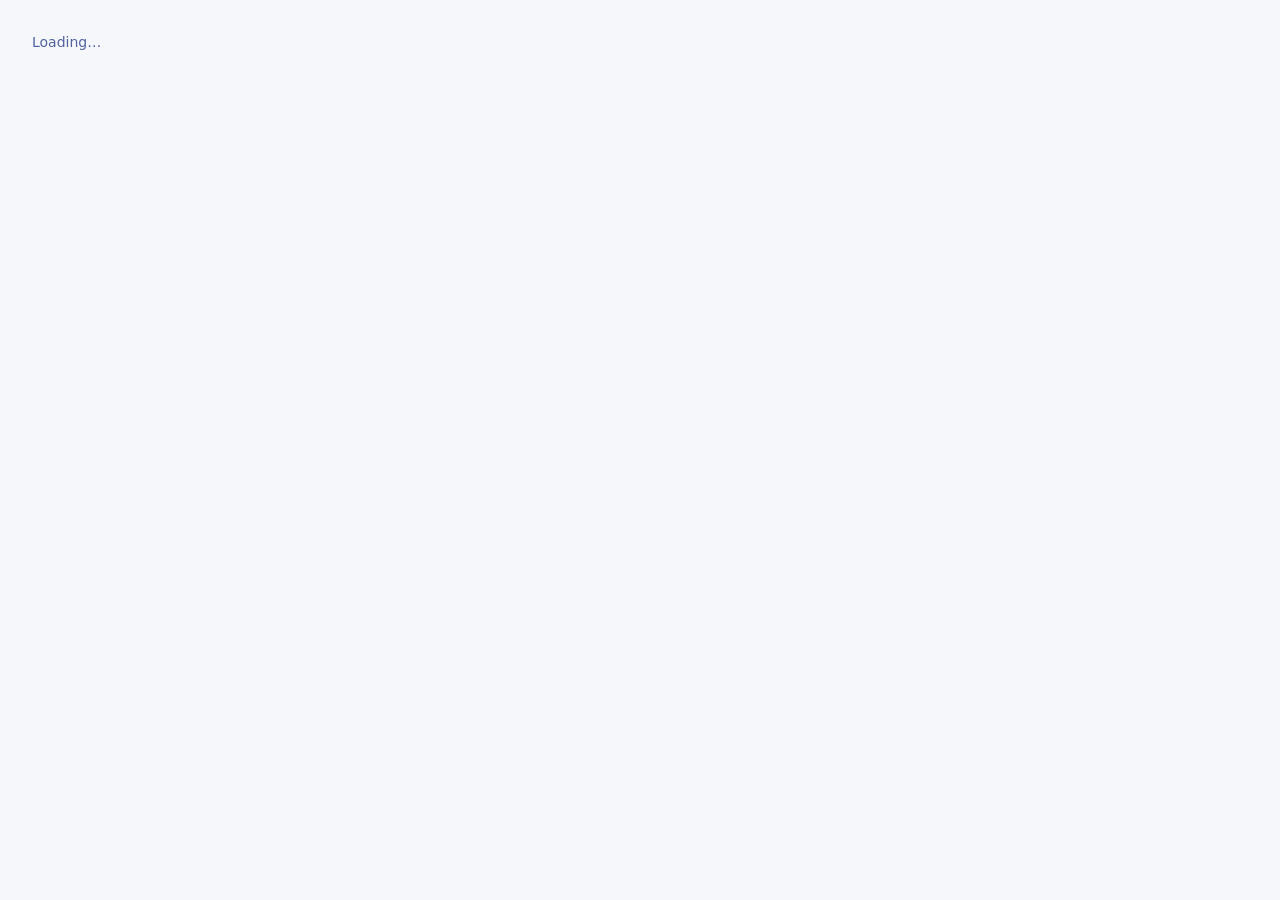
==== Dev/kb_chatbot/webui/index.html @ 44b5ebc4 "feat(v3.0.1-p6): ChatBridge (single QWebChannel bridge) + webui scaffold + tests Co-Authored-By: Cla" ====
<!doctype html>
<html lang="en">
<head>
  <meta charset="utf-8">
  <meta name="viewport" content="width=device-width, initial-scale=1">
  <title>Contoso KB Assistant</title>
  <link rel="stylesheet" href="styles.css">
</head>
<body>
  <div id="app"><div id="boot">Loading&hellip;</div></div>
  <!-- Qt's bundled channel bootstrap (served from the QtWebChannel resource) -->
  <script src="qrc:///qtwebchannel/qwebchannel.js"></script>
  <script src="app.js"></script>
</body>
</html>
---- Dev/kb_chatbot/webui/styles.css ----
/* Contoso KB Assistant - base styles. Real Anthropic-inspired layout lands in
   Task 3 via the frontend-design skill. This is the scaffold reset only. */
* { box-sizing: border-box; }
html, body { margin: 0; height: 100%; }
body {
  font: 14px/1.5 "Segoe UI", system-ui, -apple-system, sans-serif;
  color: #1f2430;
  background: #f6f7fb;
}
#boot { padding: 2rem; color: #51639e; }
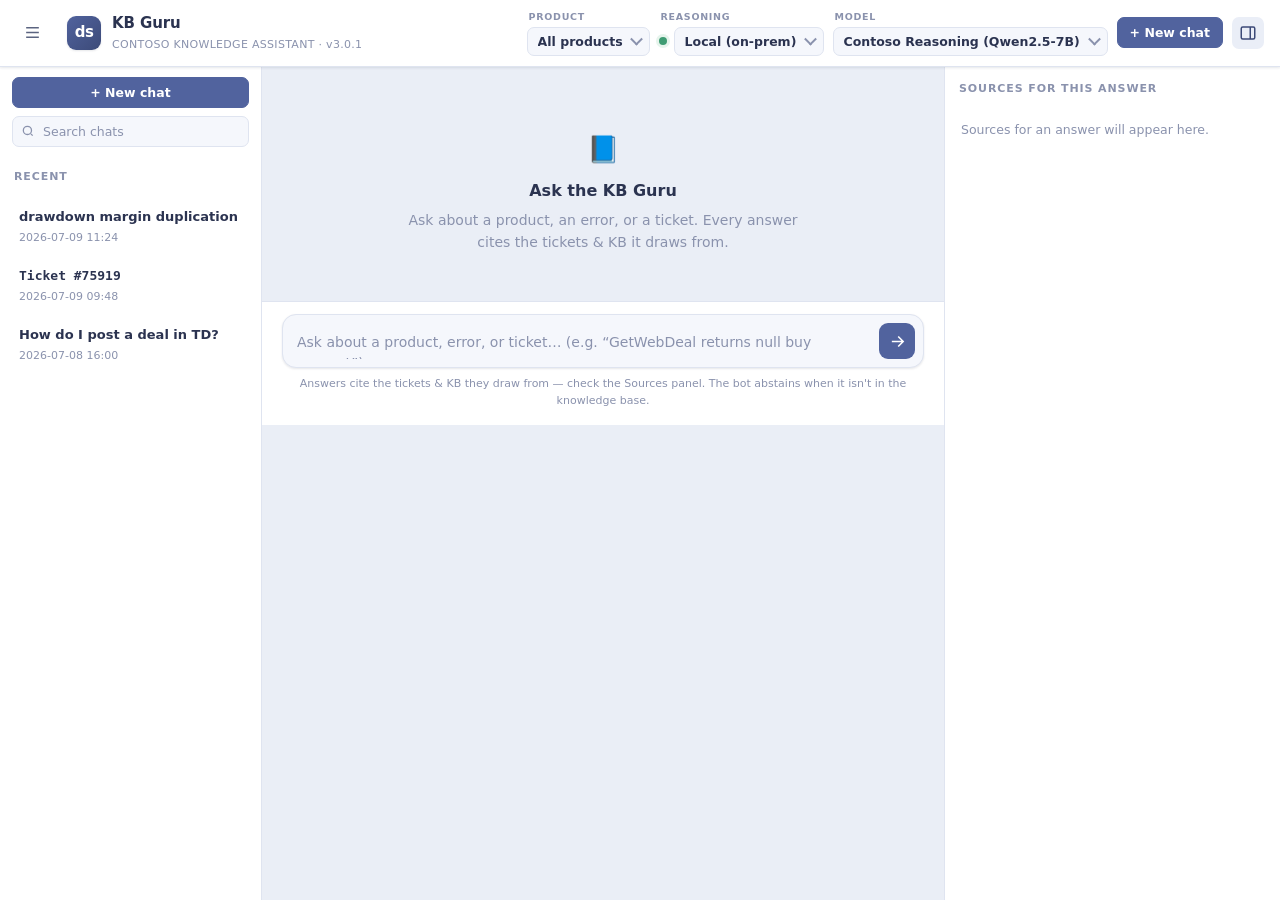
==== commit d82f1bd9: "feat(v3.0.1-p6): real web UI (index/styles/app) wired to ChatBridge + vendored marked/DOMPurify Port" ====
--- a/Dev/kb_chatbot/webui/index.html
+++ b/Dev/kb_chatbot/webui/index.html
@@ -3,13 +3,80 @@
 <head>
   <meta charset="utf-8">
   <meta name="viewport" content="width=device-width, initial-scale=1">
-  <title>Contoso KB Assistant</title>
+  <title>Contoso KB Guru</title>
   <link rel="stylesheet" href="styles.css">
 </head>
 <body>
-  <div id="app"><div id="boot">Loading&hellip;</div></div>
-  <!-- Qt's bundled channel bootstrap (served from the QtWebChannel resource) -->
+  <div class="app">
+    <header class="topbar">
+      <button class="icon-btn nav-toggle" id="navToggle" title="Show or hide chats" aria-label="Toggle chat history">
+        <svg width="19" height="19" viewBox="0 0 24 24" fill="none" stroke="currentColor" stroke-width="2"><path d="M4 6h16M4 12h16M4 18h16"/></svg>
+      </button>
+      <div class="brand">
+        <div class="mark"><span>ds</span></div>
+        <div><h1>KB Guru</h1><div class="sub">CONTOSO KNOWLEDGE ASSISTANT · v3.0.1</div></div>
+      </div>
+      <div class="grow"></div>
+      <div class="ctrls">
+        <div class="field hide-sm">
+          <label for="product">Product</label>
+          <div class="select"><select id="product"></select></div>
+        </div>
+        <div class="field">
+          <label for="provider">Reasoning</label>
+          <div class="prov"><span class="dot" id="provdot" title="Ready"></span>
+            <div class="select"><select id="provider"></select></div>
+          </div>
+        </div>
+        <div class="field hide-sm">
+          <label for="model">Model</label>
+          <div class="select"><select id="model"></select></div>
+        </div>
+        <button class="btn primary" id="newtop" title="Start a new chat">+ New chat</button>
+        <button class="icon-btn src-toggle on" id="srcToggle" title="Show or hide sources" aria-label="Toggle sources panel">
+          <svg width="18" height="18" viewBox="0 0 24 24" fill="none" stroke="currentColor" stroke-width="2"><rect x="3" y="4" width="18" height="16" rx="2"/><path d="M15 4v16"/></svg>
+        </button>
+      </div>
+    </header>
+
+    <div class="body" id="body">
+      <aside class="col history">
+        <button class="btn primary newchat" id="newchat">+ New chat</button>
+        <div class="search">
+          <svg width="14" height="14" viewBox="0 0 24 24" fill="none" stroke="currentColor" stroke-width="2.2"><circle cx="11" cy="11" r="7"/><path d="m20 20-3-3"/></svg>
+          <input placeholder="Search chats" id="chatsearch" aria-label="Search chats"/>
+        </div>
+        <div class="col-head"><h2>Recent</h2></div>
+        <div class="chats" id="chats"></div>
+      </aside>
+
+      <main class="col chat-col">
+        <div class="thread" id="thread"></div>
+        <div class="composer">
+          <div class="composer-inner">
+            <textarea id="input" rows="1" placeholder="Ask about a product, error, or ticket… (e.g. “GetWebDeal returns null buy amount”)"></textarea>
+            <button class="send" id="send" title="Send" aria-label="Send">
+              <svg width="17" height="17" viewBox="0 0 24 24" fill="none" stroke="currentColor" stroke-width="2.2"><path d="M4 12h15m-6-7 7 7-7 7"/></svg>
+            </button>
+          </div>
+          <div class="hint">Answers cite the tickets &amp; KB they draw from — check the Sources panel. The bot abstains when it isn't in the knowledge base.</div>
+        </div>
+      </main>
+
+      <aside class="col sources">
+        <div class="col-head"><h2>Sources for this answer</h2><span id="srccount" style="font-size:11px;color:var(--ink-faint)"></span></div>
+        <div class="src-list" id="srclist"><div class="src-empty">Sources for an answer will appear here.</div></div>
+        <details class="hood" id="hood" style="display:none">
+          <summary>Under the hood <svg class="chev" width="12" height="12" viewBox="0 0 24 24" fill="none" stroke="currentColor" stroke-width="2.6"><path d="m9 6 6 6-6 6"/></svg></summary>
+          <dl class="kv" id="hoodkv"></dl>
+        </details>
+      </aside>
+    </div>
+  </div>
+
   <script src="qrc:///qtwebchannel/qwebchannel.js"></script>
+  <script src="vendor/marked.min.js"></script>
+  <script src="vendor/purify.min.js"></script>
   <script src="app.js"></script>
 </body>
 </html>
--- a/Dev/kb_chatbot/webui/styles.css
+++ b/Dev/kb_chatbot/webui/styles.css
@@ -1,10 +1,237 @@
-/* Contoso KB Assistant - base styles. Real Anthropic-inspired layout lands in
-   Task 3 via the frontend-design skill. This is the scaffold reset only. */
-* { box-sizing: border-box; }
-html, body { margin: 0; height: 100%; }
-body {
-  font: 14px/1.5 "Segoe UI", system-ui, -apple-system, sans-serif;
-  color: #1f2430;
-  background: #f6f7fb;
-}
-#boot { padding: 2rem; color: #51639e; }
+/* Contoso KB Guru - v3.0.1 web UI. Ported from the approved design preview.
+   UI/tool treatment: brand-driven, information-dense, one signature (the Sources
+   rail). Tokens drive both themes. */
+:root{
+  --ink:#2b3350; --ink-soft:#5b6480; --ink-faint:#8a92ad;
+  --brand:#51639e; --brand-strong:#3c4a78; --brand-wash:#eaeef7;
+  --warm:#d98a54; --warm-wash:#fbeee1;
+  --bg:#eaeef6; --panel:#ffffff; --panel-2:#f5f7fc; --panel-3:#eef1f8;
+  --line:#dfe4f0; --line-soft:#ebeef6;
+  --good:#3f9c73; --good-wash:#e6f4ec;
+  --warn:#c07636; --warn-wash:#f8ecdf;
+  --user-bubble:#51639e; --user-ink:#ffffff;
+  --mono:"Cascadia Code","Consolas",ui-monospace,monospace;
+  --ui:"Segoe UI",system-ui,-apple-system,"Helvetica Neue",sans-serif;
+  --shadow-sm:0 1px 2px rgba(29,38,66,.06),0 1px 3px rgba(29,38,66,.05);
+  --shadow-md:0 4px 16px rgba(29,38,66,.10);
+  --r:10px; --r-sm:7px; --r-lg:14px;
+}
+@media (prefers-color-scheme:dark){
+  :root{
+    --ink:#e8ebf5; --ink-soft:#a6adc6; --ink-faint:#7b83a0;
+    --brand:#8ea0d8; --brand-strong:#aab8e8; --brand-wash:#212843;
+    --warm:#e2a173; --warm-wash:#2c2418;
+    --bg:#0e1220; --panel:#161a29; --panel-2:#1b2032; --panel-3:#20263b;
+    --line:#2a3048; --line-soft:#222842;
+    --good:#5cc596; --good-wash:#15301f; --warn:#d8965c; --warn-wash:#2f2415;
+    --user-bubble:#3f4f86; --user-ink:#eef1fb;
+    --shadow-sm:0 1px 2px rgba(0,0,0,.3); --shadow-md:0 6px 22px rgba(0,0,0,.45);
+  }
+}
+:root[data-theme="light"]{
+  --ink:#2b3350; --ink-soft:#5b6480; --ink-faint:#8a92ad;
+  --brand:#51639e; --brand-strong:#3c4a78; --brand-wash:#eaeef7;
+  --warm:#d98a54; --warm-wash:#fbeee1;
+  --bg:#eaeef6; --panel:#ffffff; --panel-2:#f5f7fc; --panel-3:#eef1f8;
+  --line:#dfe4f0; --line-soft:#ebeef6;
+  --good:#3f9c73; --good-wash:#e6f4ec; --warn:#c07636; --warn-wash:#f8ecdf;
+  --user-bubble:#51639e; --user-ink:#ffffff;
+  --shadow-sm:0 1px 2px rgba(29,38,66,.06),0 1px 3px rgba(29,38,66,.05);
+  --shadow-md:0 4px 16px rgba(29,38,66,.10);
+}
+:root[data-theme="dark"]{
+  --ink:#e8ebf5; --ink-soft:#a6adc6; --ink-faint:#7b83a0;
+  --brand:#8ea0d8; --brand-strong:#aab8e8; --brand-wash:#212843;
+  --warm:#e2a173; --warm-wash:#2c2418;
+  --bg:#0e1220; --panel:#161a29; --panel-2:#1b2032; --panel-3:#20263b;
+  --line:#2a3048; --line-soft:#222842;
+  --good:#5cc596; --good-wash:#15301f; --warn:#d8965c; --warn-wash:#2f2415;
+  --user-bubble:#3f4f86; --user-ink:#eef1fb;
+  --shadow-sm:0 1px 2px rgba(0,0,0,.3); --shadow-md:0 6px 22px rgba(0,0,0,.45);
+}
+
+*{box-sizing:border-box;}
+html,body{margin:0;height:100%;}
+body{background:var(--bg);color:var(--ink);font-family:var(--ui);font-size:14px;line-height:1.55;
+     -webkit-font-smoothing:antialiased;}
+button{font-family:inherit;cursor:pointer;}
+::selection{background:color-mix(in srgb,var(--brand) 30%,transparent);}
+
+.app{display:grid;grid-template-rows:auto 1fr;height:100vh;height:100dvh;}
+.topbar{display:flex;align-items:center;gap:16px;padding:10px 16px;background:var(--panel);
+  border-bottom:1px solid var(--line);box-shadow:var(--shadow-sm);z-index:5;}
+.brand{display:flex;align-items:center;gap:11px;min-width:max-content;}
+.brand .mark{width:34px;height:34px;border-radius:9px;background:
+   linear-gradient(135deg,var(--brand),var(--brand-strong));display:grid;place-items:center;
+   color:#fff;font-weight:800;letter-spacing:-.5px;font-size:15px;box-shadow:var(--shadow-sm);}
+.brand h1{font-size:15px;margin:0;font-weight:700;letter-spacing:-.1px;}
+.brand .sub{font-size:11px;color:var(--ink-faint);margin-top:1px;letter-spacing:.3px;}
+.grow{flex:1;}
+
+.ctrls{display:flex;align-items:center;gap:9px;}
+.field{display:flex;flex-direction:column;gap:2px;}
+.field label{font-size:9.5px;text-transform:uppercase;letter-spacing:.7px;color:var(--ink-faint);
+  padding-left:2px;font-weight:600;}
+.select{position:relative;}
+.select select{appearance:none;font-family:inherit;font-size:12.5px;color:var(--ink);
+  background:var(--panel-2);border:1px solid var(--line);border-radius:var(--r-sm);
+  padding:6px 26px 6px 10px;font-weight:600;min-width:112px;}
+.select::after{content:"";position:absolute;right:9px;top:50%;width:7px;height:7px;
+  border-right:2px solid var(--ink-faint);border-bottom:2px solid var(--ink-faint);
+  transform:translateY(-70%) rotate(45deg);pointer-events:none;}
+.select select:focus-visible{outline:2px solid var(--brand);outline-offset:1px;}
+.prov{display:flex;align-items:center;gap:7px;}
+.dot{width:8px;height:8px;border-radius:50%;background:var(--good);
+  box-shadow:0 0 0 3px var(--good-wash);flex:none;}
+.dot.warn{background:var(--warn);box-shadow:0 0 0 3px var(--warn-wash);}
+.btn{border:1px solid var(--line);background:var(--panel-2);color:var(--ink);
+  border-radius:var(--r-sm);padding:7px 12px;font-weight:600;font-size:12.5px;
+  display:inline-flex;align-items:center;gap:7px;}
+.btn:hover{border-color:var(--brand);color:var(--brand-strong);}
+.btn.primary{background:var(--brand);border-color:var(--brand);color:#fff;}
+.btn.primary:hover{background:var(--brand-strong);color:#fff;}
+.icon-btn{border:1px solid transparent;background:transparent;color:var(--ink-soft);
+  border-radius:var(--r-sm);padding:6px;display:grid;place-items:center;}
+.icon-btn:hover{background:var(--panel-2);color:var(--brand-strong);}
+.src-toggle.on{color:var(--brand-strong);background:var(--brand-wash);}
+.nav-toggle{margin-right:2px;}
+
+.body{display:grid;--lw:262px;--rw:336px;grid-template-columns:var(--lw) 1fr var(--rw);
+  min-height:0;transition:grid-template-columns .2s ease;}
+.body.nav-collapsed{--lw:0px;}
+.body.src-collapsed{--rw:0px;}
+.history,.sources{transition:opacity .14s ease;}
+.body.nav-collapsed .history{opacity:0;pointer-events:none;}
+.body.src-collapsed .sources{opacity:0;pointer-events:none;}
+.col{min-height:0;display:flex;flex-direction:column;}
+.history{background:var(--panel);border-right:1px solid var(--line);overflow:hidden;}
+.sources{background:var(--panel);border-left:1px solid var(--line);overflow:hidden;}
+.col-head{display:flex;align-items:center;justify-content:space-between;gap:8px;padding:13px 14px 9px;}
+.col-head h2{font-size:11px;text-transform:uppercase;letter-spacing:.9px;margin:0;
+  color:var(--ink-faint);font-weight:700;}
+
+.newchat{margin:10px 12px 6px;width:calc(100% - 24px);justify-content:center;}
+.search{margin:2px 12px 8px;position:relative;}
+.search input{width:100%;font-family:inherit;font-size:12.5px;color:var(--ink);
+  background:var(--panel-2);border:1px solid var(--line);border-radius:var(--r-sm);
+  padding:7px 10px 7px 30px;}
+.search input::placeholder{color:var(--ink-faint);}
+.search svg{position:absolute;left:9px;top:50%;transform:translateY(-50%);color:var(--ink-faint);}
+.search input:focus-visible{outline:2px solid var(--brand);outline-offset:0;border-color:var(--brand);}
+.chats{overflow-y:auto;padding:4px 8px 12px;display:flex;flex-direction:column;gap:2px;}
+.chat{border:1px solid transparent;border-radius:var(--r-sm);padding:8px 10px;display:flex;
+  align-items:center;gap:8px;position:relative;cursor:pointer;}
+.chat:hover{background:var(--panel-2);}
+.chat.active{background:var(--brand-wash);border-color:color-mix(in srgb,var(--brand) 30%,transparent);}
+.chat .txt{flex:1;min-width:0;display:flex;flex-direction:column;gap:2px;}
+.chat .t{font-size:13px;font-weight:600;color:var(--ink);white-space:nowrap;overflow:hidden;
+  text-overflow:ellipsis;}
+.chat.active .t{color:var(--brand-strong);}
+.chat.tkt .t{font-family:var(--mono);}
+.chat .d{font-size:11px;color:var(--ink-faint);font-variant-numeric:tabular-nums;}
+.chat .acts{display:none;gap:2px;}
+.chat:hover .acts{display:flex;}
+.chat .acts button{border:none;background:transparent;color:var(--ink-faint);border-radius:5px;
+  padding:3px;display:grid;place-items:center;}
+.chat .acts button:hover{background:var(--panel-3);color:var(--brand-strong);}
+
+.chat-col{background:transparent;}
+.thread{overflow-y:auto;padding:22px 0 8px;display:flex;flex-direction:column;gap:20px;}
+.empty{margin:auto;text-align:center;color:var(--ink-faint);max-width:440px;padding:40px 20px;}
+.empty .big{font-size:26px;margin-bottom:10px;}
+.empty .h{font-size:16px;font-weight:600;color:var(--ink);margin-bottom:6px;}
+.turn{width:100%;padding:0 26px;display:flex;}
+.turn.user{justify-content:flex-end;}
+.bubble{max-width:min(680px,86%);}
+.msg{border-radius:var(--r-lg);padding:12px 16px;box-shadow:var(--shadow-sm);}
+.turn.user .msg{background:var(--user-bubble);color:var(--user-ink);border-bottom-right-radius:5px;white-space:pre-wrap;}
+.turn.ai .msg{background:var(--panel);border:1px solid var(--line);border-bottom-left-radius:5px;}
+.turn.ai .msg.err{border-color:var(--warn);background:var(--warn-wash);color:var(--ink);}
+.who{display:flex;align-items:center;gap:8px;margin:0 4px 6px;font-size:11px;color:var(--ink-faint);
+  font-weight:600;letter-spacing:.2px;}
+.turn.user .who{justify-content:flex-end;}
+.who .av{width:20px;height:20px;border-radius:6px;display:grid;place-items:center;font-size:10px;
+  font-weight:800;color:#fff;}
+.who .av.ai{background:linear-gradient(135deg,var(--brand),var(--brand-strong));}
+.who .av.me{background:var(--ink-soft);}
+
+/* rendered answer markdown */
+.ans>*:first-child{margin-top:0;}
+.ans>*:last-child{margin-bottom:0;}
+.ans p{margin:0 0 9px;}
+.ans strong{font-weight:700;}
+.ans h1,.ans h2,.ans h3,.ans h4{margin:14px 0 5px;font-size:12px;letter-spacing:.6px;
+  text-transform:uppercase;color:var(--brand-strong);font-weight:700;}
+.ans ol,.ans ul{margin:0 0 9px;padding-left:20px;display:flex;flex-direction:column;gap:5px;}
+.ans code{font-family:var(--mono);font-size:12.5px;background:var(--panel-2);border:1px solid var(--line-soft);
+  border-radius:5px;padding:1px 5px;}
+.ans pre{background:var(--panel-2);border:1px solid var(--line);border-radius:var(--r);padding:10px 12px;
+  overflow-x:auto;}
+.ans pre code{border:none;background:none;padding:0;}
+.ans a{font-family:var(--mono);font-size:11.5px;font-weight:600;color:var(--brand-strong);
+  background:var(--brand-wash);border:1px solid color-mix(in srgb,var(--brand) 26%,transparent);
+  border-radius:20px;padding:1px 8px;text-decoration:none;white-space:nowrap;
+  transition:background .12s,box-shadow .12s;}
+.ans a:hover,.ans a.lit{background:var(--brand);color:#fff;box-shadow:0 0 0 3px var(--brand-wash);}
+
+.thinking{display:flex;align-items:center;gap:8px;color:var(--ink-faint);font-size:12.5px;padding:2px 4px;}
+.thinking .d{width:6px;height:6px;border-radius:50%;background:var(--brand);animation:blink 1.2s infinite;}
+.thinking .d:nth-child(2){animation-delay:.2s;} .thinking .d:nth-child(3){animation-delay:.4s;}
+@keyframes blink{0%,80%,100%{opacity:.25;}40%{opacity:1;}}
+
+.composer{border-top:1px solid var(--line);background:var(--panel);padding:12px 20px 16px;}
+.composer-inner{max-width:760px;margin:0 auto;border:1px solid var(--line);border-radius:var(--r-lg);
+  background:var(--panel-2);padding:8px 8px 8px 14px;display:flex;align-items:flex-end;gap:8px;
+  box-shadow:var(--shadow-sm);}
+.composer-inner:focus-within{border-color:var(--brand);box-shadow:0 0 0 3px var(--brand-wash);}
+.composer textarea{flex:1;border:none;background:transparent;resize:none;font-family:inherit;font-size:14px;
+  color:var(--ink);line-height:1.5;padding:6px 0;max-height:140px;}
+.composer textarea:focus{outline:none;}
+.composer textarea::placeholder{color:var(--ink-faint);}
+.send{width:36px;height:36px;border-radius:9px;background:var(--brand);border:none;color:#fff;
+  display:grid;place-items:center;flex:none;}
+.send:hover{background:var(--brand-strong);}
+.send:disabled{opacity:.5;cursor:default;}
+.hint{max-width:760px;margin:7px auto 0;font-size:11px;color:var(--ink-faint);text-align:center;}
+
+.src-list{overflow-y:auto;padding:4px 12px 12px;display:flex;flex-direction:column;gap:9px;}
+.src-empty{color:var(--ink-faint);font-size:12.5px;padding:10px 4px;}
+.src{border:1px solid var(--line);border-radius:var(--r);background:var(--panel-2);padding:11px 12px;
+  display:flex;flex-direction:column;gap:7px;transition:border-color .12s,box-shadow .12s,transform .12s;}
+.src.lit{border-color:var(--brand);box-shadow:0 0 0 3px var(--brand-wash);transform:translateX(-2px);}
+.src .r1{display:flex;align-items:center;gap:8px;}
+.src .tag{font-size:10px;font-weight:700;letter-spacing:.4px;text-transform:uppercase;padding:2px 7px;
+  border-radius:5px;background:var(--panel-3);color:var(--ink-soft);}
+.src .id{font-family:var(--mono);font-size:12px;font-weight:700;color:var(--brand-strong);}
+.src .badge{margin-left:auto;font-size:10px;font-weight:700;padding:2px 8px;border-radius:20px;
+  display:inline-flex;align-items:center;gap:4px;}
+.badge.ok{background:var(--good-wash);color:var(--good);}
+.badge.no{background:var(--warn-wash);color:var(--warn);}
+.src .title{font-size:13px;font-weight:600;color:var(--ink);line-height:1.35;}
+.src .meta{display:flex;gap:6px 12px;flex-wrap:wrap;font-size:11px;color:var(--ink-faint);
+  font-variant-numeric:tabular-nums;}
+.src .meta .mono{font-family:var(--mono);}
+.src .open{align-self:flex-start;font-size:11.5px;color:var(--brand-strong);font-weight:600;
+  text-decoration:none;display:inline-flex;align-items:center;gap:4px;}
+.src .open:hover{text-decoration:underline;}
+
+.hood{margin:6px 12px 14px;border:1px solid var(--line);border-radius:var(--r);overflow:hidden;}
+.hood summary{list-style:none;cursor:pointer;padding:9px 12px;font-size:11px;text-transform:uppercase;
+  letter-spacing:.7px;font-weight:700;color:var(--ink-faint);background:var(--panel-2);
+  display:flex;align-items:center;gap:8px;}
+.hood summary::-webkit-details-marker{display:none;}
+.hood summary .chev{margin-left:auto;transition:transform .15s;}
+.hood[open] summary .chev{transform:rotate(90deg);}
+.hood .kv{padding:10px 12px;display:grid;grid-template-columns:auto 1fr;gap:5px 12px;font-size:12px;}
+.hood .kv dt{color:var(--ink-faint);}
+.hood .kv dd{margin:0;font-family:var(--mono);text-align:right;color:var(--ink);
+  font-variant-numeric:tabular-nums;}
+.hood .bar{grid-column:1/-1;height:5px;border-radius:3px;background:var(--panel-3);overflow:hidden;margin-top:2px;}
+.hood .bar>i{display:block;height:100%;background:linear-gradient(90deg,var(--brand),var(--warm));}
+
+@media (max-width:1080px){
+  .body{--lw:240px;--rw:300px;}
+  .ctrls .field.hide-sm{display:none;}
+}
+@media (prefers-reduced-motion:reduce){*{animation:none!important;transition:none!important;}}
+:focus-visible{outline:2px solid var(--brand);outline-offset:2px;}
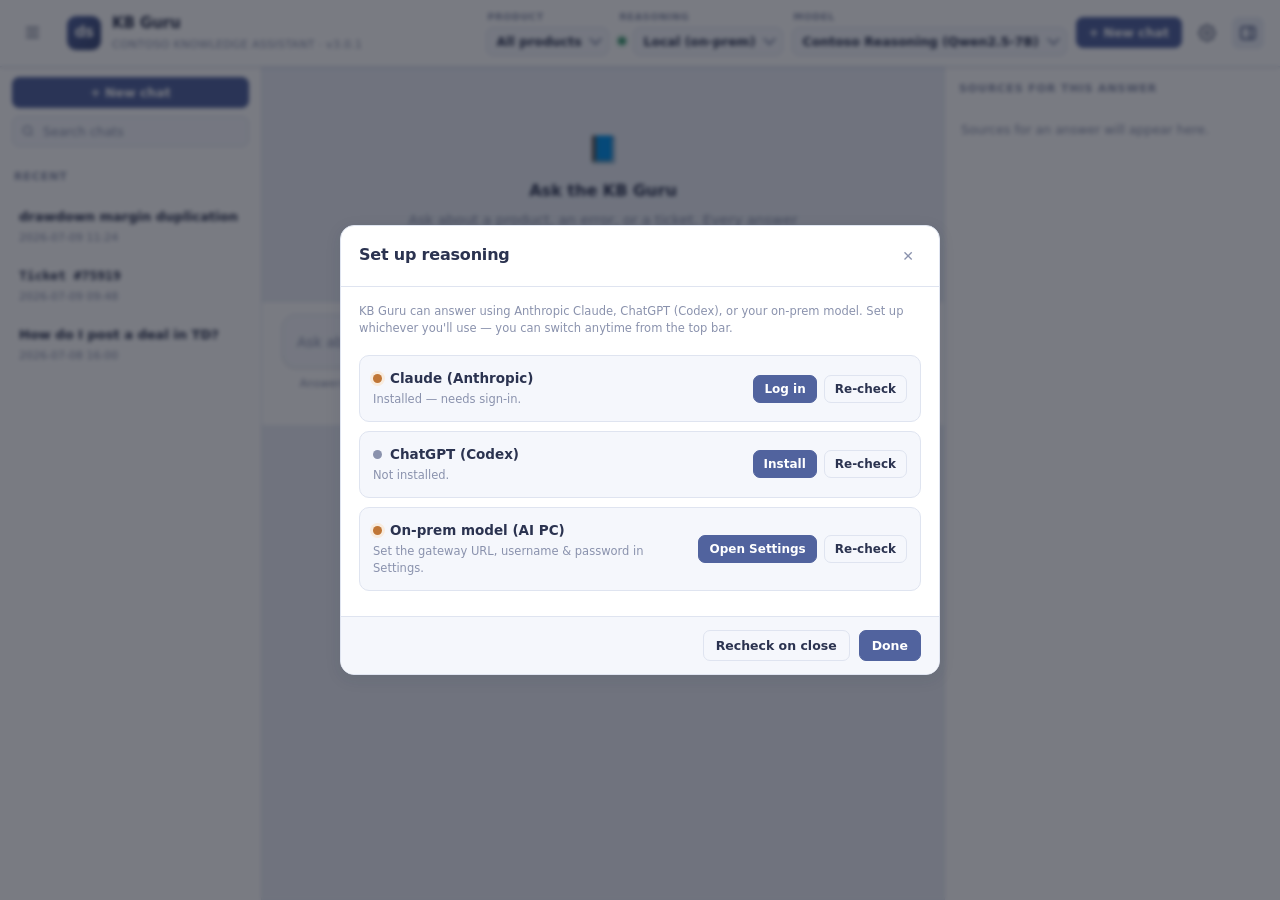
==== commit f0a8c934: "feat(v3.0.1-p6): web Settings + first-run onboarding wizard + Learn mode (Task 6) Adds the last Phas" ====
--- a/Dev/kb_chatbot/webui/index.html
+++ b/Dev/kb_chatbot/webui/index.html
@@ -33,6 +33,9 @@
           <div class="select"><select id="model"></select></div>
         </div>
         <button class="btn primary" id="newtop" title="Start a new chat">+ New chat</button>
+        <button class="icon-btn" id="settingsBtn" title="Settings" aria-label="Open settings">
+          <svg width="18" height="18" viewBox="0 0 24 24" fill="none" stroke="currentColor" stroke-width="2"><circle cx="12" cy="12" r="3"/><path d="M19.4 15a1.65 1.65 0 0 0 .33 1.82l.06.06a2 2 0 1 1-2.83 2.83l-.06-.06a1.65 1.65 0 0 0-1.82-.33 1.65 1.65 0 0 0-1 1.51V21a2 2 0 0 1-4 0v-.09A1.65 1.65 0 0 0 9 19.4a1.65 1.65 0 0 0-1.82.33l-.06.06a2 2 0 1 1-2.83-2.83l.06-.06a1.65 1.65 0 0 0 .33-1.82 1.65 1.65 0 0 0-1.51-1H3a2 2 0 0 1 0-4h.09A1.65 1.65 0 0 0 4.6 9a1.65 1.65 0 0 0-.33-1.82l-.06-.06a2 2 0 1 1 2.83-2.83l.06.06a1.65 1.65 0 0 0 1.82.33H9a1.65 1.65 0 0 0 1-1.51V3a2 2 0 0 1 4 0v.09a1.65 1.65 0 0 0 1 1.51 1.65 1.65 0 0 0 1.82-.33l.06-.06a2 2 0 1 1 2.83 2.83l-.06.06a1.65 1.65 0 0 0-.33 1.82V9a1.65 1.65 0 0 0 1.51 1H21a2 2 0 0 1 0 4h-.09a1.65 1.65 0 0 0-1.51 1z"/></svg>
+        </button>
         <button class="icon-btn src-toggle on" id="srcToggle" title="Show or hide sources" aria-label="Toggle sources panel">
           <svg width="18" height="18" viewBox="0 0 24 24" fill="none" stroke="currentColor" stroke-width="2"><rect x="3" y="4" width="18" height="16" rx="2"/><path d="M15 4v16"/></svg>
         </button>
@@ -58,6 +61,9 @@
             <button class="send" id="send" title="Send" aria-label="Send">
               <svg width="17" height="17" viewBox="0 0 24 24" fill="none" stroke="currentColor" stroke-width="2.2"><path d="M4 12h15m-6-7 7 7-7 7"/></svg>
             </button>
+            <button class="send stop" id="stop" title="Stop generating" aria-label="Stop" style="display:none">
+              <svg width="15" height="15" viewBox="0 0 24 24" fill="currentColor"><rect x="6" y="6" width="12" height="12" rx="2"/></svg>
+            </button>
           </div>
           <div class="hint">Answers cite the tickets &amp; KB they draw from — check the Sources panel. The bot abstains when it isn't in the knowledge base.</div>
         </div>
@@ -74,6 +80,122 @@
     </div>
   </div>
 
+  <!-- ── Settings modal ─────────────────────────────────────────────────── -->
+  <div class="overlay" id="settingsModal" hidden>
+    <div class="modal" role="dialog" aria-modal="true" aria-labelledby="setTitle">
+      <div class="modal-head">
+        <h2 id="setTitle">Settings</h2>
+        <button class="icon-btn modal-x" data-close="settingsModal" aria-label="Close">✕</button>
+      </div>
+      <div class="modal-body">
+        <section class="fset">
+          <h3>Knowledge base</h3>
+          <label class="f"><span>KB source folder</span>
+            <input id="setLib" type="text" placeholder="…\Knowledge Base\library"/></label>
+          <p class="fhint">Answers use the shipped index until you Reindex. Reindex reads from this folder (its <code>kb/</code> and <code>tickets/</code>).</p>
+          <div class="frow">
+            <button class="btn" id="btnReindex" type="button">Reindex…</button>
+            <button class="btn" id="btnUsage" type="button">Token usage…</button>
+          </div>
+        </section>
+        <section class="fset">
+          <h3>Reasoning</h3>
+          <div class="fgrid">
+            <label class="f"><span>Default provider</span>
+              <div class="select"><select id="setProvider"></select></div></label>
+            <label class="f"><span>Default model</span>
+              <div class="select"><select id="setModel"></select></div></label>
+          </div>
+          <label class="f"><span>Confidence floor <em id="setConfVal"></em></span>
+            <input id="setConf" type="range" min="0" max="0.9" step="0.05"/></label>
+          <p class="fhint">How sure the retriever must be before answering. Higher = abstains more often.</p>
+        </section>
+        <section class="fset">
+          <h3>On-prem model — AI PC gateway</h3>
+          <div class="fgrid">
+            <label class="f"><span>Gateway URL</span>
+              <input id="setUrl" type="text" placeholder="http://AI-PC:11500/v1"/></label>
+            <label class="f"><span>Username</span>
+              <input id="setUser" type="text" placeholder="your gateway user"/></label>
+          </div>
+          <label class="f"><span>Password <em id="setPwState" class="pwstate"></em></span>
+            <span class="pwrow"><input id="setPw" type="password" placeholder="enter to set / change"/>
+            <button class="btn" id="setPwBtn" type="button">Save password</button></span></label>
+          <p class="fhint">The password is stored in your OS keyring only — never in settings or logs. Save the URL &amp; username with <b>Save</b> below; save the password with its own button.</p>
+        </section>
+        <div class="modal-links">
+          <button class="linkbtn" id="btnWizard" type="button">Run setup wizard</button>
+          <button class="linkbtn" id="btnLearn" type="button">Learn mode</button>
+        </div>
+      </div>
+      <div class="modal-foot">
+        <span class="savemsg" id="setMsg"></span>
+        <span class="grow"></span>
+        <button class="btn" data-close="settingsModal" type="button">Cancel</button>
+        <button class="btn primary" id="setSave" type="button">Save</button>
+      </div>
+    </div>
+  </div>
+
+  <!-- ── Onboarding wizard ──────────────────────────────────────────────── -->
+  <div class="overlay" id="onboardModal" hidden>
+    <div class="modal" role="dialog" aria-modal="true" aria-labelledby="obTitle">
+      <div class="modal-head">
+        <h2 id="obTitle">Set up reasoning</h2>
+        <button class="icon-btn modal-x" data-close="onboardModal" aria-label="Close">✕</button>
+      </div>
+      <div class="modal-body">
+        <p class="fhint">KB Guru can answer using Anthropic Claude, ChatGPT (Codex), or your on-prem model. Set up whichever you'll use — you can switch anytime from the top bar.</p>
+        <div id="obList"></div>
+      </div>
+      <div class="modal-foot">
+        <span class="grow"></span>
+        <button class="btn" data-close="onboardModal" type="button">Recheck on close</button>
+        <button class="btn primary" data-close="onboardModal" type="button">Done</button>
+      </div>
+    </div>
+  </div>
+
+  <!-- ── Learn mode ─────────────────────────────────────────────────────── -->
+  <div class="overlay" id="learnModal" hidden>
+    <div class="modal" role="dialog" aria-modal="true" aria-labelledby="lnTitle2">
+      <div class="modal-head">
+        <h2 id="lnTitle2">Learn mode</h2>
+        <button class="icon-btn modal-x" data-close="learnModal" aria-label="Close">✕</button>
+      </div>
+      <div class="modal-body">
+        <div id="learnLocked">
+          <p class="fhint">Learn mode lets you add verified answers to the knowledge base. Enter the Learn-mode password to continue.</p>
+          <label class="f"><span>Password</span>
+            <span class="pwrow"><input id="learnPw" type="password" placeholder="Learn-mode password"/>
+            <button class="btn primary" id="learnUnlock" type="button">Unlock</button></span></label>
+          <p class="savemsg" id="learnErr"></p>
+        </div>
+        <div id="learnForm" hidden>
+          <label class="f"><span>Title</span>
+            <input id="lnTitle" type="text" placeholder="e.g. How to reverse a posted deal"/></label>
+          <div class="fgrid">
+            <label class="f"><span>Product</span>
+              <div class="select"><select id="lnProduct"></select></div></label>
+            <label class="f"><span>Topic</span>
+              <input id="lnTopic" type="text" placeholder="e.g. Dealing, Finance"/></label>
+          </div>
+          <label class="f"><span>Reference URL (optional)</span>
+            <input id="lnUrl" type="text" placeholder="https://help.contoso.example/display/…"/></label>
+          <label class="f"><span>Answer / article body (markdown)</span>
+            <textarea id="lnBody" rows="7" placeholder="The verified answer…"></textarea></label>
+          <p class="fhint">Saved to the Learn KB. Run <b>Reindex</b> to make it searchable.</p>
+        </div>
+      </div>
+      <div class="modal-foot">
+        <span class="savemsg" id="learnMsg"></span>
+        <span class="grow"></span>
+        <button class="btn" data-close="learnModal" type="button">Close</button>
+        <button class="btn primary" id="learnSave" type="button" hidden>Save to KB</button>
+      </div>
+    </div>
+  </div>
+
   <script src="qrc:///qtwebchannel/qwebchannel.js"></script>
   <script src="vendor/marked.min.js"></script>
   <script src="vendor/purify.min.js"></script>
--- a/Dev/kb_chatbot/webui/styles.css
+++ b/Dev/kb_chatbot/webui/styles.css
@@ -178,6 +178,8 @@
 .thinking .d{width:6px;height:6px;border-radius:50%;background:var(--brand);animation:blink 1.2s infinite;}
 .thinking .d:nth-child(2){animation-delay:.2s;} .thinking .d:nth-child(3){animation-delay:.4s;}
 @keyframes blink{0%,80%,100%{opacity:.25;}40%{opacity:1;}}
+.subnote{margin:6px 4px 2px;font-size:11.5px;line-height:1.45;color:var(--ink-faint);
+  border-left:2px solid var(--warn);padding-left:8px;max-width:520px;}
 
 .composer{border-top:1px solid var(--line);background:var(--panel);padding:12px 20px 16px;}
 .composer-inner{max-width:760px;margin:0 auto;border:1px solid var(--line);border-radius:var(--r-lg);
@@ -192,6 +194,8 @@
   display:grid;place-items:center;flex:none;}
 .send:hover{background:var(--brand-strong);}
 .send:disabled{opacity:.5;cursor:default;}
+.send.stop{background:var(--warn);}
+.send.stop:hover{background:color-mix(in srgb,var(--warn) 82%,#000);}
 .hint{max-width:760px;margin:7px auto 0;font-size:11px;color:var(--ink-faint);text-align:center;}
 
 .src-list{overflow-y:auto;padding:4px 12px 12px;display:flex;flex-direction:column;gap:9px;}
@@ -235,3 +239,54 @@
 }
 @media (prefers-reduced-motion:reduce){*{animation:none!important;transition:none!important;}}
 :focus-visible{outline:2px solid var(--brand);outline-offset:2px;}
+
+/* ── Modals (Settings / Onboarding / Learn) ─────────────────────────────── */
+.overlay{position:fixed;inset:0;z-index:40;display:grid;place-items:center;padding:24px;
+  background:color-mix(in srgb,#0b0f1c 55%,transparent);backdrop-filter:blur(2px);}
+.overlay[hidden]{display:none;}
+.modal{width:min(600px,100%);max-height:calc(100dvh - 48px);display:flex;flex-direction:column;
+  background:var(--panel);border:1px solid var(--line);border-radius:var(--r-lg);
+  box-shadow:var(--shadow-md);overflow:hidden;}
+.modal-head{display:flex;align-items:center;gap:8px;padding:15px 18px;border-bottom:1px solid var(--line);}
+.modal-head h2{margin:0;font-size:16px;font-weight:800;letter-spacing:-.2px;}
+.modal-x{margin-left:auto;font-size:14px;color:var(--ink-faint);}
+.modal-body{padding:16px 18px;overflow-y:auto;display:flex;flex-direction:column;gap:18px;}
+.modal-foot{display:flex;align-items:center;gap:9px;padding:13px 18px;border-top:1px solid var(--line);
+  background:var(--panel-2);}
+.grow{flex:1;}
+
+.fset{display:flex;flex-direction:column;gap:9px;}
+.fset h3{margin:0;font-size:10.5px;text-transform:uppercase;letter-spacing:.7px;color:var(--brand-strong);
+  font-weight:800;}
+.f{display:flex;flex-direction:column;gap:4px;}
+.f>span{font-size:11px;font-weight:600;color:var(--ink-soft);display:flex;align-items:center;gap:8px;}
+.f input[type=text],.f input[type=password],.f textarea{font-family:inherit;font-size:13px;color:var(--ink);
+  background:var(--panel-2);border:1px solid var(--line);border-radius:var(--r-sm);padding:8px 10px;width:100%;}
+.f textarea{resize:vertical;line-height:1.5;}
+.f input:focus-visible,.f textarea:focus-visible{outline:2px solid var(--brand);outline-offset:1px;}
+.f input[type=range]{width:100%;accent-color:var(--brand);}
+.fgrid{display:grid;grid-template-columns:1fr 1fr;gap:12px;}
+.frow{display:flex;gap:9px;flex-wrap:wrap;}
+.fhint{margin:0;font-size:11.5px;line-height:1.5;color:var(--ink-faint);}
+.fhint code,.fhint b{color:var(--ink-soft);}
+.pwrow{display:flex;gap:8px;}
+.pwrow input{flex:1;}
+.pwstate{font-weight:600;font-size:10.5px;text-transform:uppercase;letter-spacing:.5px;}
+.pwstate.on{color:var(--good);} .pwstate.off{color:var(--ink-faint);}
+.modal-links{display:flex;gap:16px;padding-top:2px;border-top:1px dashed var(--line);margin-top:2px;padding-top:14px;}
+.linkbtn{border:none;background:transparent;color:var(--brand);font-weight:600;font-size:12.5px;padding:2px;}
+.linkbtn:hover{color:var(--brand-strong);text-decoration:underline;}
+.savemsg{font-size:12px;color:var(--ink-faint);}
+.savemsg.ok{color:var(--good);} .savemsg.err{color:var(--warn);}
+
+/* onboarding provider rows */
+.ob-row{display:flex;align-items:center;gap:12px;padding:12px 13px;border:1px solid var(--line);
+  border-radius:var(--r);background:var(--panel-2);margin-bottom:9px;}
+.ob-row .ob-main{flex:1;min-width:0;}
+.ob-row .ob-name{font-weight:700;font-size:13.5px;display:flex;align-items:center;gap:8px;}
+.ob-row .ob-status{font-size:11.5px;color:var(--ink-faint);margin-top:2px;}
+.ob-row .ob-acts{display:flex;gap:7px;flex-wrap:wrap;justify-content:flex-end;}
+.ob-row .btn{padding:6px 10px;font-size:12px;}
+.ob-dot{width:9px;height:9px;border-radius:50%;flex:none;background:var(--ink-faint);}
+.ob-dot.ready{background:var(--good);box-shadow:0 0 0 3px var(--good-wash);}
+.ob-dot.part{background:var(--warn);box-shadow:0 0 0 3px var(--warn-wash);}
